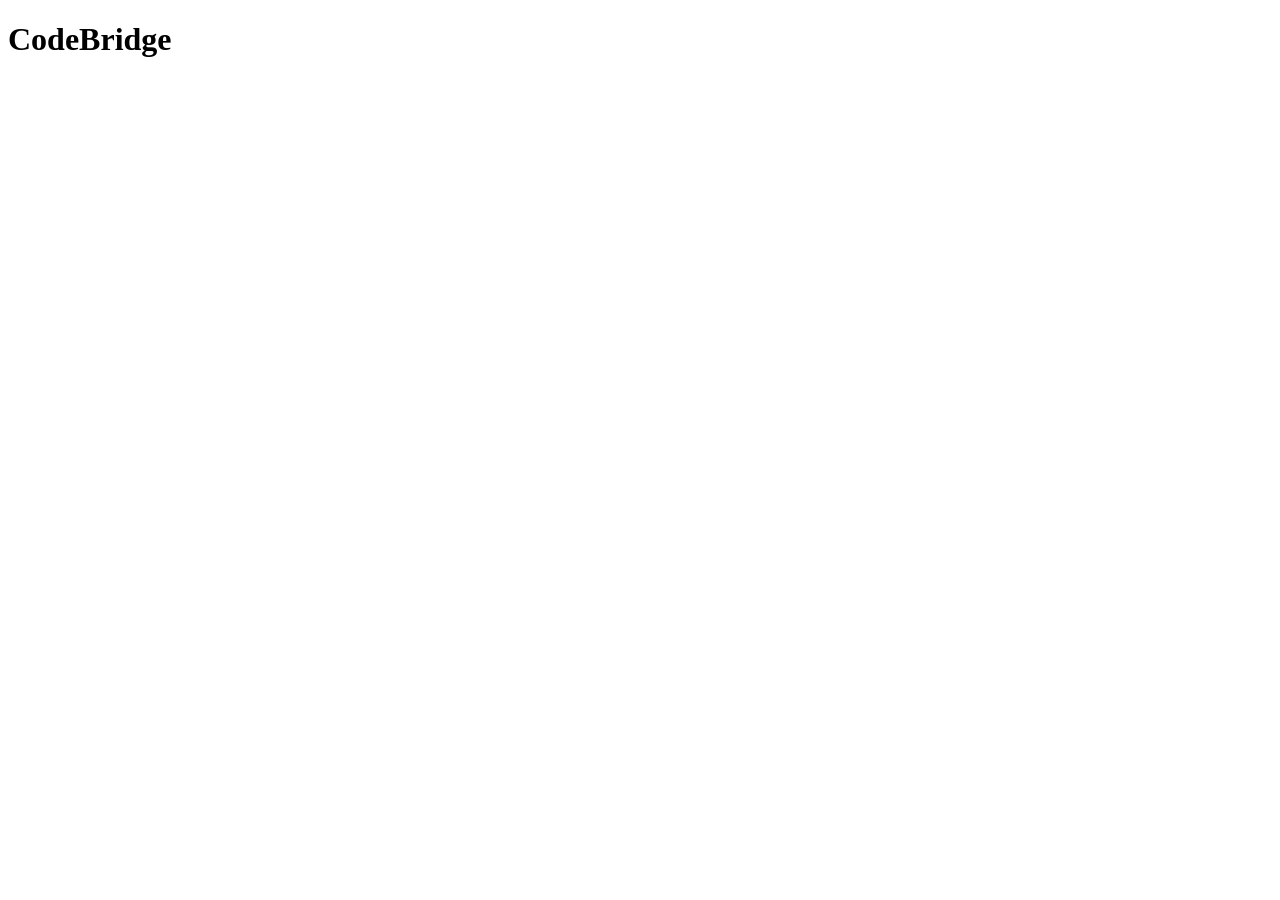
==== index.html @ a68f7550 "Add files via upload" ====
<!DOCTYPE html>
<html>
    <head>
        <link rel="stylesheet" href="codebridge.css">
        <script src="codebridge.js"></script>
        <title>CodeBridge</title>
    </head>
<body>
    <h1>CodeBridge</h1>
</body>

</html>
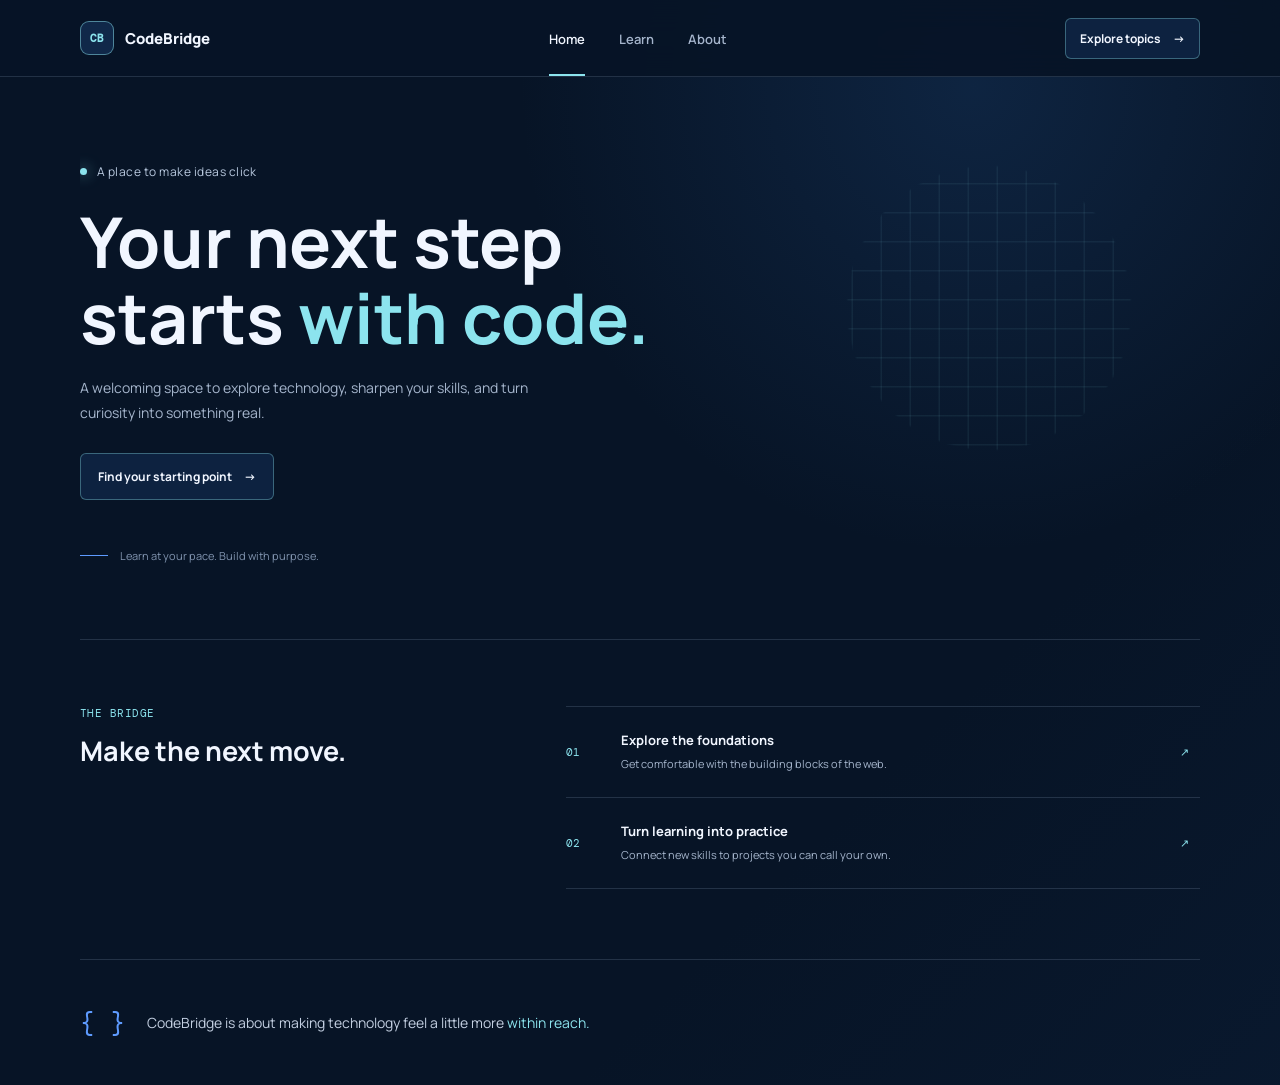
==== commit d12d1ad8: "Add initial HTML structure and CSS styles for CodeBridge" ====
--- a/index.html
+++ b/index.html
@@ -1,12 +1,60 @@
-<!DOCTYPE html>
-<html>
-    <head>
-        <link rel="stylesheet" href="codebridge.css">
-        <script src="codebridge.js"></script>
-        <title>CodeBridge</title>
-    </head>
-<body>
-    <h1>CodeBridge</h1>
-</body>
-
-</html>
+<!DOCTYPE html>
+<html lang="en">
+    <head>
+        <meta charset="UTF-8">
+        <meta name="viewport" content="width=device-width, initial-scale=1.0">
+        <link rel="stylesheet" href="codebridge.css">
+        <title>CodeBridge</title>
+    </head>
+<body>
+    <header class="site-header">
+        <nav class="navigation" aria-label="Main navigation">
+            <a class="brand" href="#home" aria-label="CodeBridge home">
+                <span class="brand-mark" aria-hidden="true">CB</span>
+                <span>CodeBridge</span>
+            </a>
+            <div class="nav-links">
+                <a class="nav-link active" href="#home">Home</a>
+                <a class="nav-link" href="#learn">Learn</a>
+                <a class="nav-link" href="#about">About</a>
+            </div>
+            <a class="nav-action" href="#learn">Explore topics <span aria-hidden="true">&#8594;</span></a>
+        </nav>
+    </header>
+
+    <main id="home">
+        <section class="intro" aria-labelledby="intro-title">
+            <p class="eyebrow"><span class="status-dot"></span> A place to make ideas click</p>
+            <h1 id="intro-title">Your next step<br>starts <span>with code.</span></h1>
+            <p class="intro-copy">A welcoming space to explore technology, sharpen your skills, and turn curiosity into something real.</p>
+            <a class="primary-link" href="#learn">Find your starting point <span aria-hidden="true">&#8594;</span></a>
+            <div class="intro-note"><span class="note-rule"></span><span>Learn at your pace. Build with purpose.</span></div>
+        </section>
+
+        <section class="learning-section" id="learn" aria-labelledby="learn-title">
+            <div class="section-heading">
+                <p class="eyebrow">THE BRIDGE</p>
+                <h2 id="learn-title">Make the next move.</h2>
+            </div>
+            <div class="topic-list">
+                <a class="topic" href="#about">
+                    <span class="topic-number">01</span>
+                    <span class="topic-text"><strong>Explore the foundations</strong><span>Get comfortable with the building blocks of the web.</span></span>
+                    <span class="topic-arrow" aria-hidden="true">&#8599;</span>
+                </a>
+                <a class="topic" href="#about">
+                    <span class="topic-number">02</span>
+                    <span class="topic-text"><strong>Turn learning into practice</strong><span>Connect new skills to projects you can call your own.</span></span>
+                    <span class="topic-arrow" aria-hidden="true">&#8599;</span>
+                </a>
+            </div>
+        </section>
+
+        <section class="about-section" id="about" aria-label="About CodeBridge">
+            <span class="about-mark" aria-hidden="true">{ }</span>
+            <p>CodeBridge is about making technology feel a little more <span>within reach.</span></p>
+        </section>
+    </main>
+</body>
+
+</html>
--- a/codebridge.css
+++ b/codebridge.css
@@ -0,0 +1,403 @@
+@import url('https://fonts.googleapis.com/css2?family=DM+Mono:wght@400;500&family=Manrope:wght@400;500;600;700;800&display=swap');
+
+:root {
+	color-scheme: dark;
+	--navy-950: #071426;
+	--navy-900: #0a1b33;
+	--navy-800: #102849;
+	--blue-500: #5e9bff;
+	--cyan-300: #8ce4ee;
+	--ink: #f1f6ff;
+	--muted: #a5b5cc;
+	--line: rgba(181, 205, 236, 0.16);
+}
+
+* {
+	box-sizing: border-box;
+}
+
+html {
+	scroll-behavior: smooth;
+}
+
+body {
+	min-width: 320px;
+	margin: 0;
+	color: var(--ink);
+	background-color: var(--navy-950);
+	background-image: radial-gradient(ellipse at 76% 8%, rgba(37, 88, 151, 0.24), transparent 33%), linear-gradient(135deg, transparent 70%, rgba(16, 40, 73, 0.22));
+	font-family: 'Manrope', 'Segoe UI', sans-serif;
+}
+
+a {
+	color: inherit;
+	text-decoration: none;
+}
+
+.site-header {
+	position: sticky;
+	z-index: 2;
+	top: 0;
+	border-bottom: 1px solid var(--line);
+	background: rgba(7, 20, 38, 0.92);
+	backdrop-filter: blur(16px);
+}
+
+.navigation {
+	display: flex;
+	width: min(1120px, calc(100% - 64px));
+	min-height: 76px;
+	margin: 0 auto;
+	align-items: center;
+	justify-content: space-between;
+	gap: 28px;
+}
+
+.brand {
+	display: inline-flex;
+	align-items: center;
+	gap: 11px;
+	font-size: 15px;
+	font-weight: 800;
+	white-space: nowrap;
+}
+
+.brand-mark {
+	display: grid;
+	width: 34px;
+	height: 34px;
+	place-items: center;
+	border: 1px solid rgba(140, 228, 238, 0.5);
+	border-radius: 9px;
+	color: var(--cyan-300);
+	background: var(--navy-800);
+	font-family: 'DM Mono', monospace;
+	font-size: 11px;
+}
+
+.nav-links {
+	display: flex;
+	align-items: center;
+	gap: 34px;
+}
+
+.nav-link {
+	position: relative;
+	padding: 29px 0 27px;
+	color: var(--muted);
+	font-size: 13px;
+	font-weight: 600;
+	transition: color 160ms ease;
+}
+
+.nav-link:hover,
+.nav-link.active {
+	color: var(--ink);
+}
+
+.nav-link.active::after {
+	position: absolute;
+	right: 0;
+	bottom: -1px;
+	left: 0;
+	height: 2px;
+	background: var(--cyan-300);
+	content: '';
+}
+
+.nav-action,
+.primary-link {
+	display: inline-flex;
+	align-items: center;
+	justify-content: center;
+	gap: 12px;
+	border: 1px solid rgba(140, 228, 238, 0.35);
+	border-radius: 6px;
+	color: var(--ink);
+	background: rgba(16, 40, 73, 0.76);
+	font-size: 12px;
+	font-weight: 700;
+	transition: border-color 160ms ease, background 160ms ease, transform 160ms ease;
+}
+
+.nav-action {
+	padding: 11px 14px;
+	white-space: nowrap;
+}
+
+.nav-action:hover,
+.primary-link:hover {
+	transform: translateY(-2px);
+	border-color: var(--cyan-300);
+	background: #17375d;
+}
+
+main {
+	width: min(1120px, calc(100% - 64px));
+	margin: 0 auto;
+}
+
+.intro {
+	position: relative;
+	display: flex;
+	overflow: hidden;
+	min-height: 480px;
+	padding: 86px 0 76px;
+	flex-direction: column;
+	align-items: flex-start;
+	justify-content: center;
+	border-bottom: 1px solid var(--line);
+}
+
+.intro::after {
+	position: absolute;
+	top: 65px;
+	right: 4%;
+	width: min(32vw, 330px);
+	aspect-ratio: 1;
+	border: 1px solid rgba(94, 155, 255, 0.18);
+	border-radius: 50%;
+	background: repeating-linear-gradient(0deg, transparent 0 27px, rgba(140, 228, 238, 0.07) 28px 29px), repeating-linear-gradient(90deg, transparent 0 27px, rgba(140, 228, 238, 0.07) 28px 29px);
+	content: '';
+	mask-image: radial-gradient(circle, #000 0 60%, transparent 61%);
+	pointer-events: none;
+}
+
+.eyebrow {
+	margin: 0;
+	color: var(--cyan-300);
+	font-family: 'DM Mono', monospace;
+	font-size: 11px;
+	letter-spacing: 0.04em;
+}
+
+.intro > .eyebrow {
+	display: flex;
+	align-items: center;
+	gap: 10px;
+	margin-bottom: 24px;
+	color: #b9c9df;
+	font-family: 'Manrope', 'Segoe UI', sans-serif;
+	font-size: 12px;
+}
+
+.status-dot {
+	width: 7px;
+	height: 7px;
+	border-radius: 50%;
+	background: var(--cyan-300);
+	box-shadow: 0 0 14px rgba(140, 228, 238, 0.7);
+}
+
+h1,
+h2,
+p {
+	margin-top: 0;
+}
+
+h1 {
+	z-index: 1;
+	margin-bottom: 20px;
+	font-size: clamp(42px, 6vw, 70px);
+	line-height: 1.08;
+	font-weight: 700;
+}
+
+h1 span,
+.about-section p span {
+	color: var(--cyan-300);
+}
+
+.intro-copy {
+	z-index: 1;
+	max-width: 470px;
+	margin-bottom: 27px;
+	color: var(--muted);
+	font-size: 14px;
+	line-height: 1.8;
+}
+
+.primary-link {
+	z-index: 1;
+	padding: 14px 17px;
+}
+
+.intro-note {
+	display: flex;
+	margin-top: 48px;
+	align-items: center;
+	gap: 12px;
+	color: #8194af;
+	font-size: 11px;
+}
+
+.note-rule {
+	width: 28px;
+	height: 1px;
+	background: var(--blue-500);
+}
+
+.learning-section {
+	display: grid;
+	padding: 66px 0 70px;
+	grid-template-columns: 0.8fr 1.2fr;
+	gap: 64px;
+}
+
+.section-heading .eyebrow {
+	margin-bottom: 13px;
+}
+
+h2 {
+	margin-bottom: 0;
+	font-size: 27px;
+	line-height: 1.3;
+}
+
+.topic-list {
+	border-top: 1px solid var(--line);
+}
+
+.topic {
+	display: grid;
+	min-height: 91px;
+	padding: 18px 0;
+	align-items: center;
+	grid-template-columns: 42px 1fr 20px;
+	gap: 13px;
+	border-bottom: 1px solid var(--line);
+}
+
+.topic-number,
+.topic-arrow {
+	color: var(--cyan-300);
+	font-family: 'DM Mono', monospace;
+	font-size: 11px;
+}
+
+.topic-text {
+	display: grid;
+	gap: 6px;
+}
+
+.topic-text strong {
+	font-size: 13px;
+	font-weight: 700;
+}
+
+.topic-text > span {
+	color: var(--muted);
+	font-size: 11px;
+	line-height: 1.6;
+}
+
+.topic-arrow {
+	transition: transform 160ms ease;
+}
+
+.topic:hover .topic-arrow {
+	transform: translate(2px, -2px);
+}
+
+.about-section {
+	display: flex;
+	min-height: 126px;
+	padding: 25px 0;
+	align-items: center;
+	gap: 22px;
+	border-top: 1px solid var(--line);
+}
+
+.about-mark {
+	color: var(--blue-500);
+	font-family: 'DM Mono', monospace;
+	font-size: 25px;
+}
+
+.about-section p {
+	margin: 0;
+	color: #c2cee0;
+	font-size: 14px;
+}
+
+@media (max-width: 700px) {
+	.navigation,
+	main {
+		width: min(100% - 36px, 540px);
+	}
+
+	.navigation {
+		min-height: 68px;
+		flex-wrap: wrap;
+		gap: 0 18px;
+	}
+
+	.brand {
+		margin-right: auto;
+	}
+
+	.nav-action {
+		display: none;
+	}
+
+	.nav-links {
+		gap: 20px;
+	}
+
+	.nav-link {
+		padding: 25px 0 23px;
+		font-size: 12px;
+	}
+
+	.intro {
+		min-height: 440px;
+		padding: 72px 0 60px;
+	}
+
+	.intro::after {
+		top: 75px;
+		right: -4%;
+		width: 48vw;
+		opacity: 0.65;
+	}
+
+	.learning-section {
+		padding: 48px 0;
+		grid-template-columns: 1fr;
+		gap: 28px;
+	}
+}
+
+@media (max-width: 420px) {
+	.navigation,
+	main {
+		width: calc(100% - 28px);
+	}
+
+	.brand {
+		font-size: 13px;
+	}
+
+	.brand-mark {
+		width: 30px;
+		height: 30px;
+	}
+
+	.nav-links {
+		gap: 14px;
+	}
+
+	.nav-link {
+		font-size: 11px;
+	}
+
+	.intro::after {
+		right: -10%;
+		opacity: 0.4;
+	}
+
+	.topic {
+		grid-template-columns: 28px 1fr 16px;
+		gap: 8px;
+	}
+}
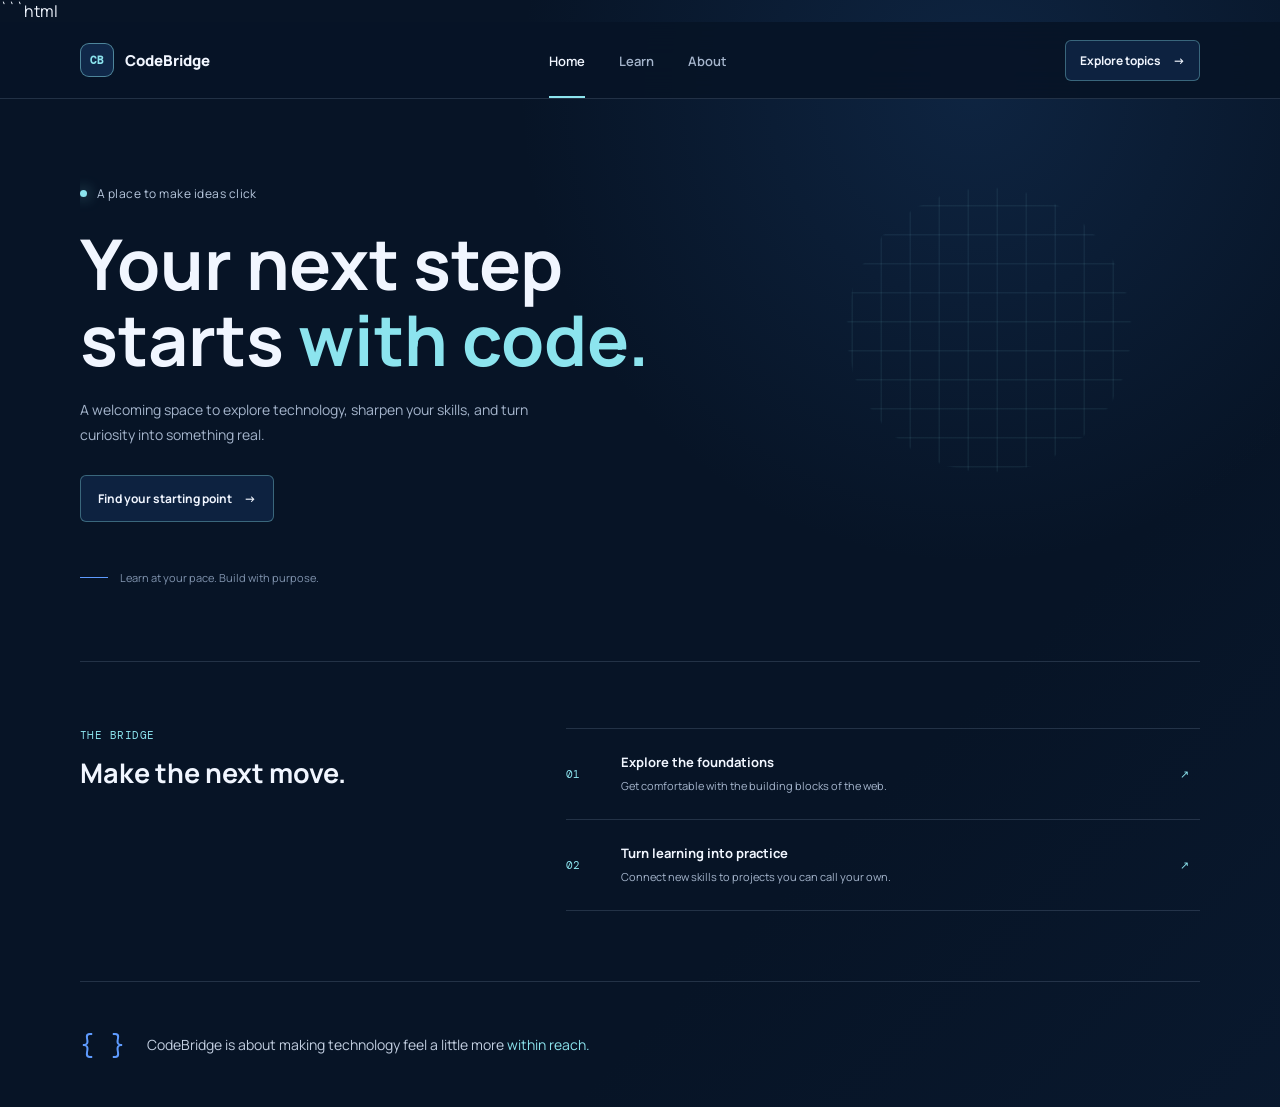
==== commit 835f0a54: "Resolve merge conflict and update homepage" ====
--- a/index.html
+++ b/index.html
@@ -1,11 +1,12 @@
+```html
 <!DOCTYPE html>
 <html lang="en">
-    <head>
-        <meta charset="UTF-8">
-        <meta name="viewport" content="width=device-width, initial-scale=1.0">
-        <link rel="stylesheet" href="codebridge.css">
-        <title>CodeBridge</title>
-    </head>
+<head>
+    <meta charset="UTF-8">
+    <meta name="viewport" content="width=device-width, initial-scale=1.0">
+    <link rel="stylesheet" href="codebridge.css">
+    <title>CodeBridge</title>
+</head>
 <body>
     <header class="site-header">
         <nav class="navigation" aria-label="Main navigation">
@@ -56,5 +57,4 @@
         </section>
     </main>
 </body>
-
 </html>
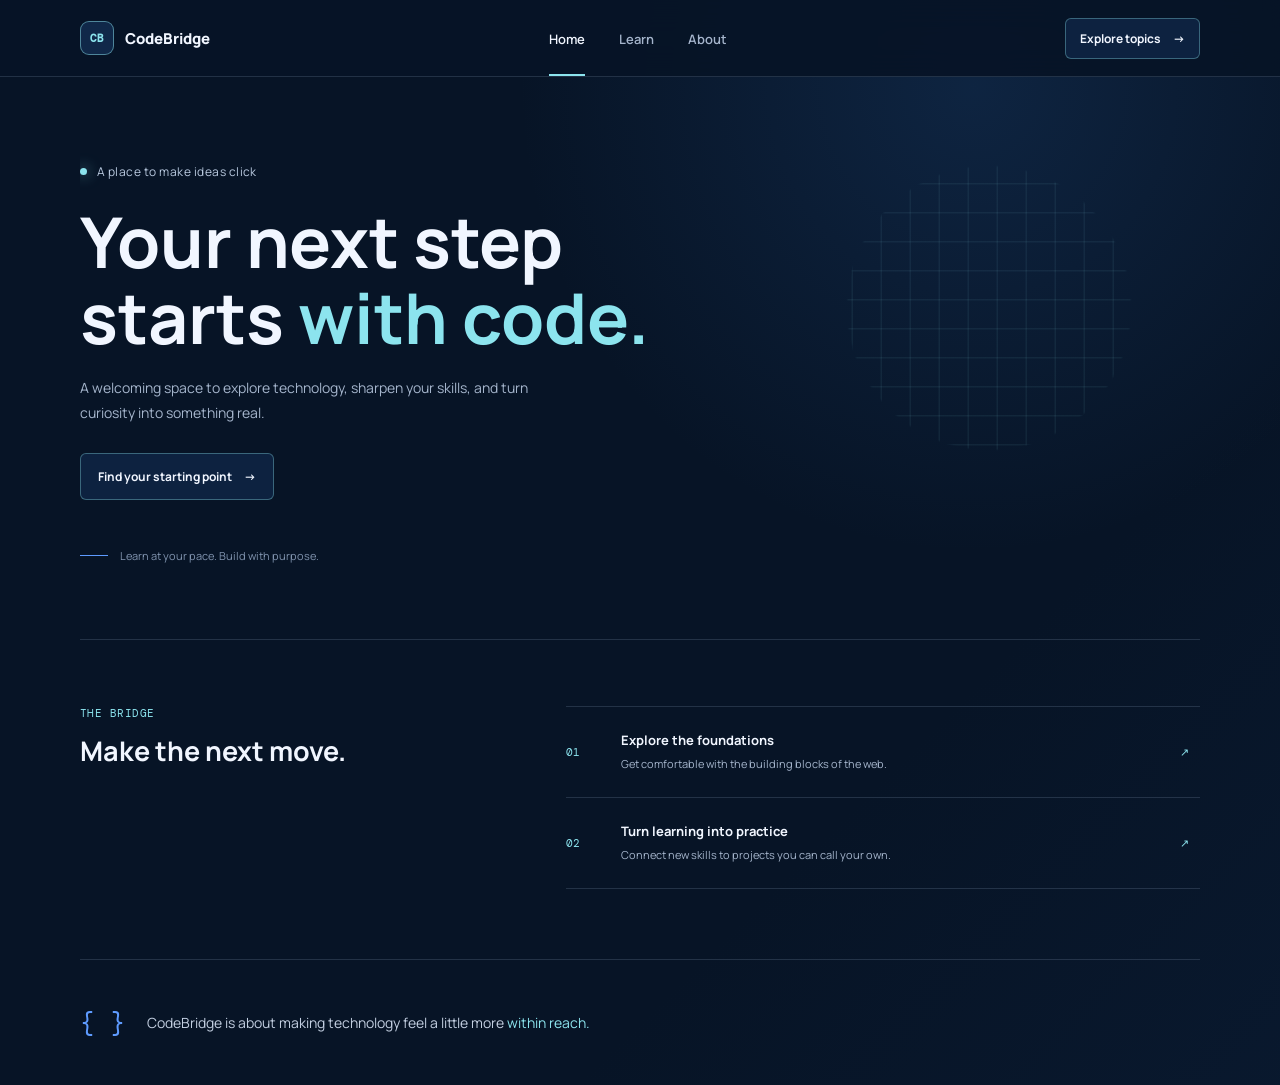
==== commit 8c9f81dc: "Fixed navigation bar" ====
--- a/index.html
+++ b/index.html
@@ -1,4 +1,3 @@
-```html
 <!DOCTYPE html>
 <html lang="en">
 <head>
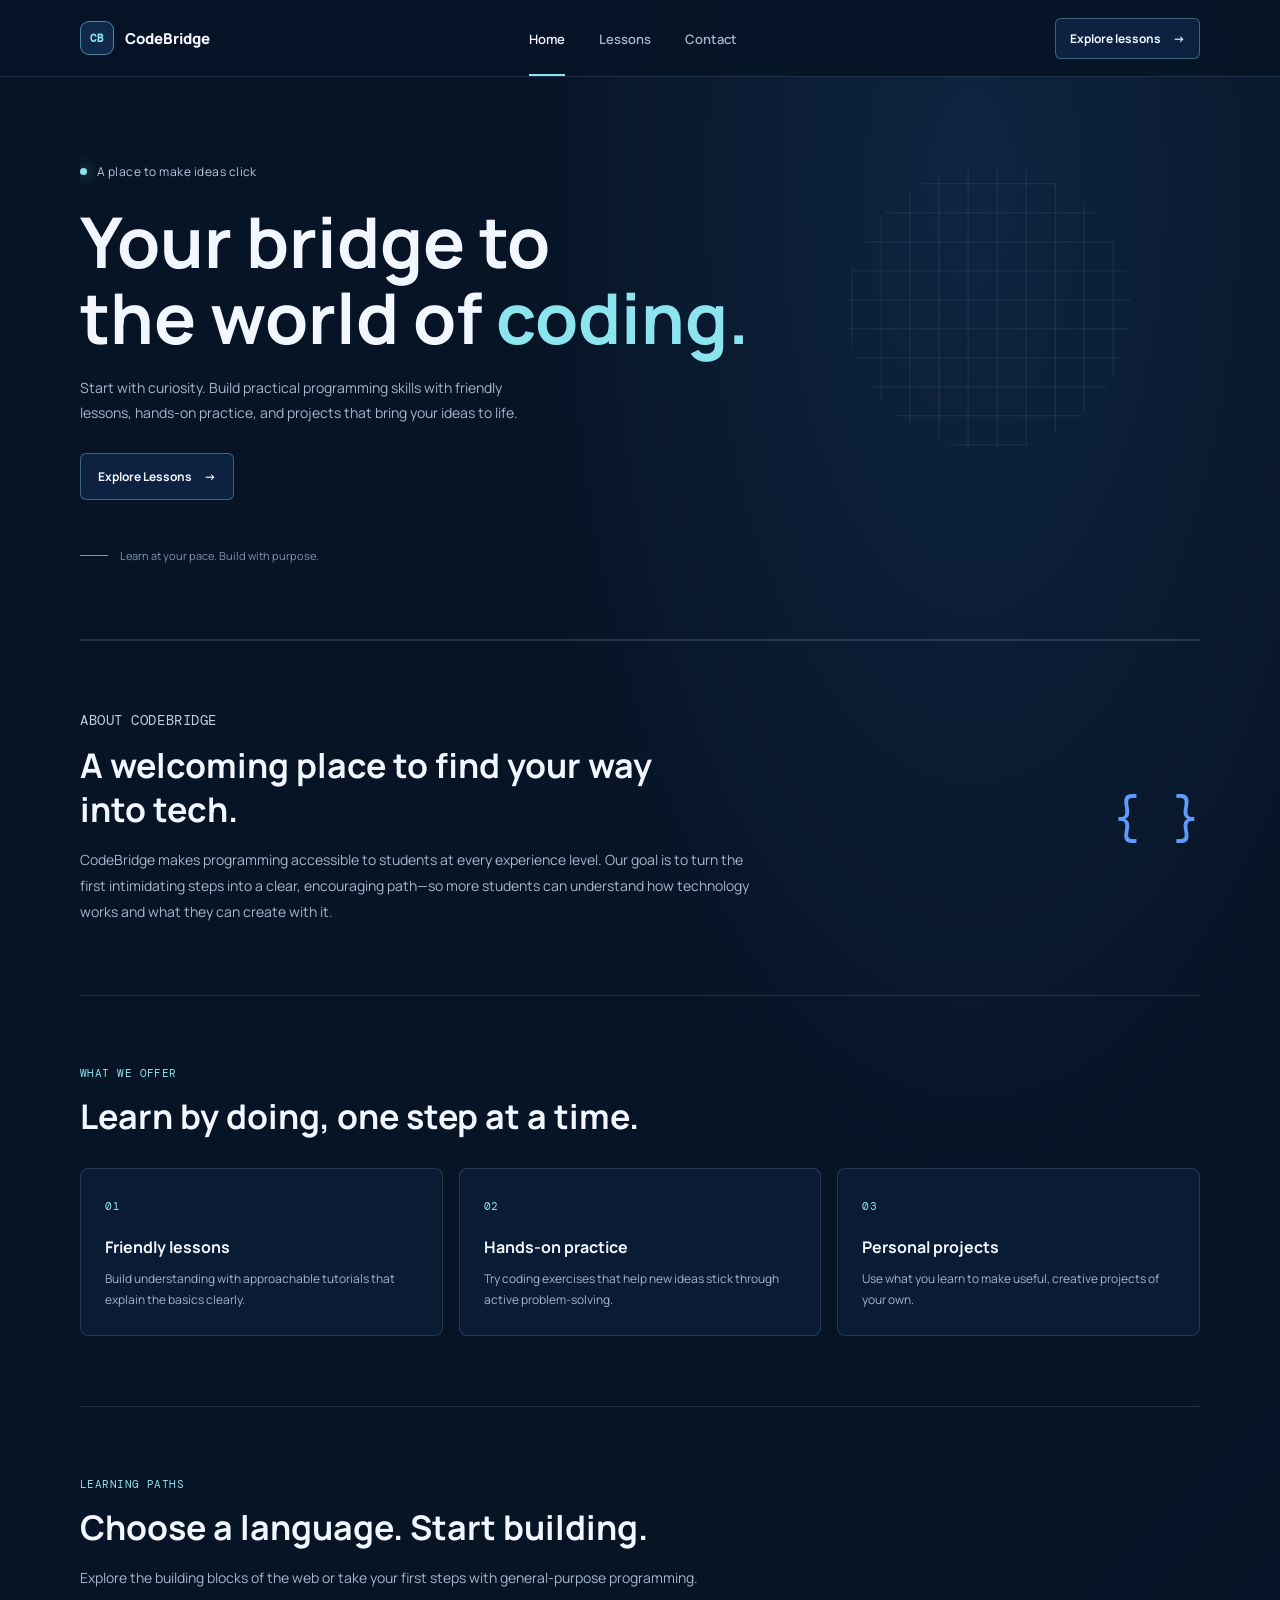
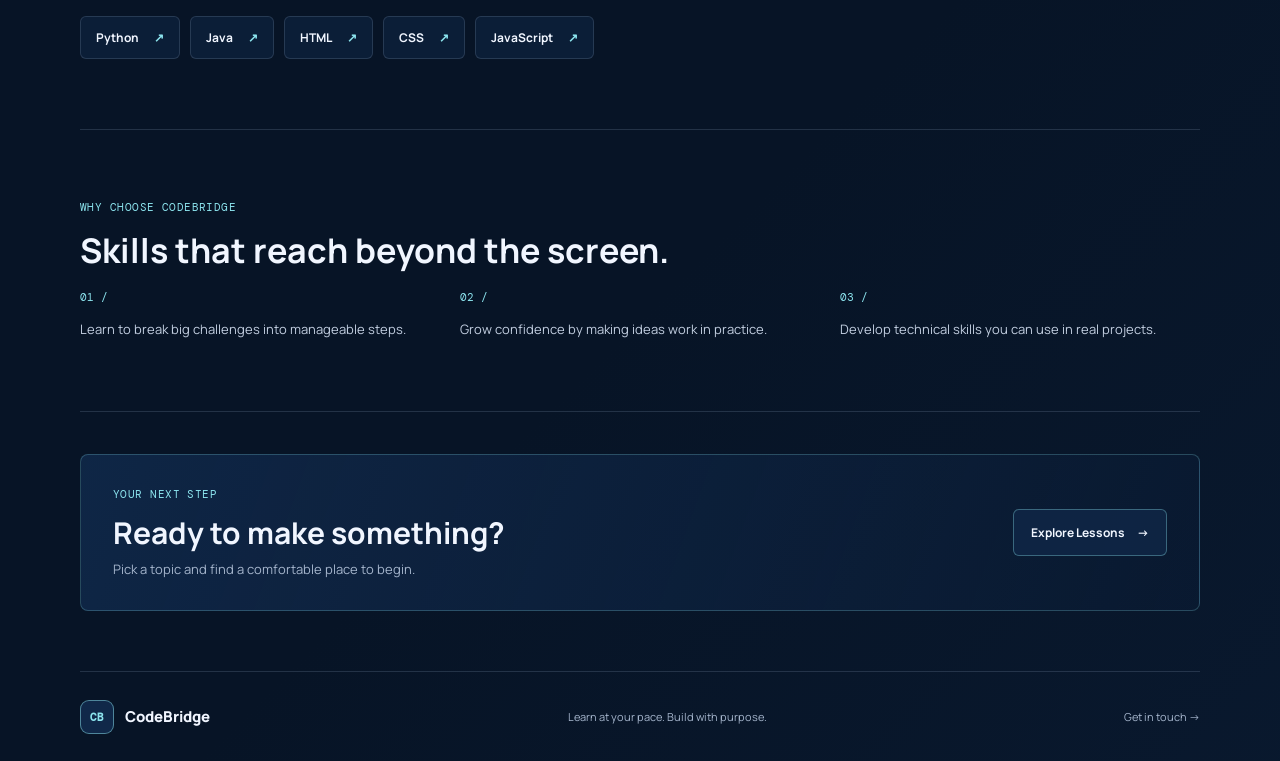
==== commit 67f144b0: "Describe your update" ====
--- a/index.html
+++ b/index.html
@@ -3,57 +3,109 @@
 <head>
     <meta charset="UTF-8">
     <meta name="viewport" content="width=device-width, initial-scale=1.0">
+    <meta name="description" content="CodeBridge helps students build coding skills through approachable lessons, hands-on practice, and projects.">
     <link rel="stylesheet" href="codebridge.css">
-    <title>CodeBridge</title>
+    <title>CodeBridge | Your Bridge to the World of Coding</title>
 </head>
 <body>
     <header class="site-header">
         <nav class="navigation" aria-label="Main navigation">
-            <a class="brand" href="#home" aria-label="CodeBridge home">
+            <a class="brand" href="index.html" aria-label="CodeBridge home">
                 <span class="brand-mark" aria-hidden="true">CB</span>
                 <span>CodeBridge</span>
             </a>
             <div class="nav-links">
-                <a class="nav-link active" href="#home">Home</a>
-                <a class="nav-link" href="#learn">Learn</a>
-                <a class="nav-link" href="#about">About</a>
+                <a class="nav-link active" href="index.html" aria-current="page">Home</a>
+                <a class="nav-link" href="lessons.html">Lessons</a>
+                <a class="nav-link" href="contact.html">Contact</a>
             </div>
-            <a class="nav-action" href="#learn">Explore topics <span aria-hidden="true">&#8594;</span></a>
+            <a class="nav-action" href="lessons.html">Explore lessons <span aria-hidden="true">&#8594;</span></a>
         </nav>
     </header>
 
     <main id="home">
-        <section class="intro" aria-labelledby="intro-title">
+        <section class="intro home-hero" aria-labelledby="intro-title">
             <p class="eyebrow"><span class="status-dot"></span> A place to make ideas click</p>
-            <h1 id="intro-title">Your next step<br>starts <span>with code.</span></h1>
-            <p class="intro-copy">A welcoming space to explore technology, sharpen your skills, and turn curiosity into something real.</p>
-            <a class="primary-link" href="#learn">Find your starting point <span aria-hidden="true">&#8594;</span></a>
+            <h1 id="intro-title">Your bridge to<br>the world of <span>coding.</span></h1>
+            <p class="intro-copy">Start with curiosity. Build practical programming skills with friendly lessons, hands-on practice, and projects that bring your ideas to life.</p>
+            <a class="primary-link" href="lessons.html">Explore Lessons <span aria-hidden="true">&#8594;</span></a>
             <div class="intro-note"><span class="note-rule"></span><span>Learn at your pace. Build with purpose.</span></div>
         </section>
 
-        <section class="learning-section" id="learn" aria-labelledby="learn-title">
+        <section class="home-section about-section" aria-labelledby="about-title">
+            <div class="home-section-copy">
+                <p class="eyebrow">ABOUT CODEBRIDGE</p>
+                <h2 id="about-title">A welcoming place to find your way into tech.</h2>
+                <p>CodeBridge makes programming accessible to students at every experience level. Our goal is to turn the first intimidating steps into a clear, encouraging path—so more students can understand how technology works and what they can create with it.</p>
+            </div>
+            <span class="about-mark" aria-hidden="true">{ }</span>
+        </section>
+
+        <section class="home-section offerings-section" aria-labelledby="offerings-title">
             <div class="section-heading">
-                <p class="eyebrow">THE BRIDGE</p>
-                <h2 id="learn-title">Make the next move.</h2>
+                <p class="eyebrow">WHAT WE OFFER</p>
+                <h2 id="offerings-title">Learn by doing, one step at a time.</h2>
             </div>
-            <div class="topic-list">
-                <a class="topic" href="#about">
-                    <span class="topic-number">01</span>
-                    <span class="topic-text"><strong>Explore the foundations</strong><span>Get comfortable with the building blocks of the web.</span></span>
-                    <span class="topic-arrow" aria-hidden="true">&#8599;</span>
-                </a>
-                <a class="topic" href="#about">
-                    <span class="topic-number">02</span>
-                    <span class="topic-text"><strong>Turn learning into practice</strong><span>Connect new skills to projects you can call your own.</span></span>
-                    <span class="topic-arrow" aria-hidden="true">&#8599;</span>
-                </a>
+            <div class="feature-grid">
+                <article class="feature-card">
+                    <span class="feature-number">01</span>
+                    <h3>Friendly lessons</h3>
+                    <p>Build understanding with approachable tutorials that explain the basics clearly.</p>
+                </article>
+                <article class="feature-card">
+                    <span class="feature-number">02</span>
+                    <h3>Hands-on practice</h3>
+                    <p>Try coding exercises that help new ideas stick through active problem-solving.</p>
+                </article>
+                <article class="feature-card">
+                    <span class="feature-number">03</span>
+                    <h3>Personal projects</h3>
+                    <p>Use what you learn to make useful, creative projects of your own.</p>
+                </article>
             </div>
         </section>
 
-        <section class="about-section" id="about" aria-label="About CodeBridge">
-            <span class="about-mark" aria-hidden="true">{ }</span>
-            <p>CodeBridge is about making technology feel a little more <span>within reach.</span></p>
+        <section class="home-section paths-section" aria-labelledby="paths-title">
+            <div class="section-heading">
+                <p class="eyebrow">LEARNING PATHS</p>
+                <h2 id="paths-title">Choose a language. Start building.</h2>
+            </div>
+            <p class="section-intro">Explore the building blocks of the web or take your first steps with general-purpose programming.</p>
+            <div class="path-list" aria-label="Programming subjects">
+                <a class="path-chip" href="lessons.html#python">Python <span aria-hidden="true">&#8599;</span></a>
+                <a class="path-chip" href="lessons.html#java">Java <span aria-hidden="true">&#8599;</span></a>
+                <a class="path-chip" href="lessons.html#html">HTML <span aria-hidden="true">&#8599;</span></a>
+                <a class="path-chip" href="lessons.html#css">CSS <span aria-hidden="true">&#8599;</span></a>
+                <a class="path-chip" href="lessons.html#javascript">JavaScript <span aria-hidden="true">&#8599;</span></a>
+            </div>
+        </section>
+
+        <section class="home-section benefits-section" aria-labelledby="benefits-title">
+            <div class="section-heading">
+                <p class="eyebrow">WHY CHOOSE CODEBRIDGE</p>
+                <h2 id="benefits-title">Skills that reach beyond the screen.</h2>
+            </div>
+            <div class="benefit-row">
+                <p><span aria-hidden="true">01 /</span> Learn to break big challenges into manageable steps.</p>
+                <p><span aria-hidden="true">02 /</span> Grow confidence by making ideas work in practice.</p>
+                <p><span aria-hidden="true">03 /</span> Develop technical skills you can use in real projects.</p>
+            </div>
+        </section>
+
+        <section class="callout-section" aria-labelledby="callout-title">
+            <div>
+                <p class="eyebrow">YOUR NEXT STEP</p>
+                <h2 id="callout-title">Ready to make something?</h2>
+                <p>Pick a topic and find a comfortable place to begin.</p>
+            </div>
+            <a class="primary-link" href="lessons.html">Explore Lessons <span aria-hidden="true">&#8594;</span></a>
         </section>
     </main>
+
+    <footer class="site-footer">
+        <a class="brand" href="index.html"><span class="brand-mark" aria-hidden="true">CB</span><span>CodeBridge</span></a>
+        <p>Learn at your pace. Build with purpose.</p>
+        <a href="contact.html">Get in touch <span aria-hidden="true">&#8594;</span></a>
+    </footer>
 </body>
 </html>
--- a/codebridge.css
+++ b/codebridge.css
@@ -401,3 +401,557 @@
 		gap: 8px;
 	}
 }
+
+/* Shared page content */
+.page-main {
+	padding-bottom: 30px;
+}
+
+.home-hero {
+	min-height: 500px;
+}
+
+.home-section {
+	padding: 70px 0;
+	border-bottom: 1px solid var(--line);
+}
+
+.home-section.about-section {
+	display: grid;
+	min-height: auto;
+	grid-template-columns: 1fr auto;
+	gap: 48px;
+}
+
+.home-section-copy {
+	max-width: 700px;
+}
+
+.home-section-copy .eyebrow,
+.section-heading .eyebrow {
+	margin-bottom: 14px;
+}
+
+.home-section-copy h2,
+.section-heading h2,
+.contact-info h2 {
+	max-width: 600px;
+	margin-bottom: 16px;
+	font-size: clamp(25px, 3vw, 34px);
+}
+
+.home-section-copy > p:last-child,
+.section-intro,
+.contact-info > p:not(.eyebrow) {
+	max-width: 680px;
+	margin-bottom: 0;
+	color: var(--muted);
+	font-size: 14px;
+	line-height: 1.85;
+}
+
+.about-mark {
+	align-self: center;
+	font-size: 48px;
+}
+
+.offerings-section .section-heading {
+	margin-bottom: 30px;
+}
+
+.feature-grid,
+.lesson-grid {
+	display: grid;
+	grid-template-columns: repeat(3, minmax(0, 1fr));
+	gap: 16px;
+}
+
+.feature-card,
+.lesson-card {
+	padding: 24px;
+	border: 1px solid var(--line);
+	border-radius: 8px;
+	background: rgba(16, 40, 73, 0.42);
+	transition: border-color 160ms ease, transform 160ms ease, background 160ms ease;
+}
+
+.feature-card:hover,
+.lesson-card:hover {
+	transform: translateY(-3px);
+	border-color: rgba(140, 228, 238, 0.48);
+	background: rgba(16, 40, 73, 0.72);
+}
+
+.feature-number,
+.lesson-level {
+	color: var(--cyan-300);
+	font-family: 'DM Mono', monospace;
+	font-size: 11px;
+	letter-spacing: 0.06em;
+}
+
+.feature-card h3,
+.lesson-card h3 {
+	margin: 21px 0 10px;
+	font-size: 16px;
+}
+
+.feature-card p,
+.lesson-card p {
+	margin: 0;
+	color: var(--muted);
+	font-size: 12px;
+	line-height: 1.8;
+}
+
+.paths-section .section-heading {
+	margin-bottom: 12px;
+}
+
+.path-list {
+	display: flex;
+	margin-top: 25px;
+	flex-wrap: wrap;
+	gap: 10px;
+}
+
+.path-chip {
+	display: inline-flex;
+	min-height: 43px;
+	padding: 0 15px;
+	align-items: center;
+	gap: 15px;
+	border: 1px solid var(--line);
+	border-radius: 6px;
+	color: var(--ink);
+	background: rgba(16, 40, 73, 0.5);
+	font-size: 12px;
+	font-weight: 700;
+	transition: border-color 160ms ease, background 160ms ease;
+}
+
+.path-chip:hover {
+	border-color: var(--cyan-300);
+	background: var(--navy-800);
+}
+
+.path-chip span,
+.benefit-row span {
+	color: var(--cyan-300);
+	font-family: 'DM Mono', monospace;
+}
+
+.benefit-row {
+	display: grid;
+	grid-template-columns: repeat(3, minmax(0, 1fr));
+	gap: 20px;
+}
+
+.benefit-row p {
+	margin: 0;
+	color: #c2cee0;
+	font-size: 13px;
+	line-height: 1.8;
+}
+
+.benefit-row span {
+	display: block;
+	margin-bottom: 10px;
+	font-size: 11px;
+}
+
+.callout-section {
+	display: flex;
+	margin: 42px 0 60px;
+	padding: 32px;
+	align-items: center;
+	justify-content: space-between;
+	gap: 24px;
+	border: 1px solid rgba(140, 228, 238, 0.24);
+	border-radius: 8px;
+	background: linear-gradient(110deg, rgba(16, 40, 73, 0.9), rgba(10, 27, 51, 0.65));
+}
+
+.callout-section h2 {
+	margin: 12px 0 8px;
+	font-size: clamp(22px, 3vw, 30px);
+}
+
+.callout-section > div > p:last-child {
+	margin: 0;
+	color: var(--muted);
+	font-size: 13px;
+}
+
+.site-footer {
+	display: flex;
+	width: min(1120px, calc(100% - 64px));
+	min-height: 90px;
+	margin: 0 auto;
+	align-items: center;
+	justify-content: space-between;
+	gap: 20px;
+	border-top: 1px solid var(--line);
+}
+
+.site-footer p,
+.site-footer > a:last-child {
+	margin: 0;
+	color: var(--muted);
+	font-size: 11px;
+}
+
+.site-footer > a:last-child:hover {
+	color: var(--cyan-300);
+}
+
+.page-hero {
+	position: relative;
+	overflow: hidden;
+	padding: 78px 0 60px;
+	border-bottom: 1px solid var(--line);
+}
+
+.page-hero h1 {
+	position: relative;
+	z-index: 1;
+	margin: 24px 0 20px;
+	font-size: clamp(42px, 6vw, 64px);
+	line-height: 1.1;
+}
+
+.page-hero h1 span {
+	color: var(--cyan-300);
+}
+
+.page-hero .intro-copy {
+	max-width: 600px;
+}
+
+.subject-nav {
+	position: sticky;
+	z-index: 1;
+	top: 76px;
+	display: flex;
+	margin: 0;
+	padding: 14px 0;
+	flex-wrap: wrap;
+	gap: 10px;
+	border-bottom: 1px solid var(--line);
+	background: rgba(7, 20, 38, 0.94);
+	backdrop-filter: blur(16px);
+}
+
+.subject-nav a {
+	padding: 8px 12px;
+	border: 1px solid transparent;
+	border-radius: 5px;
+	color: var(--muted);
+	font-size: 12px;
+	transition: color 160ms ease, border-color 160ms ease;
+}
+
+.subject-nav a:hover {
+	border-color: var(--line);
+	color: var(--cyan-300);
+}
+
+.lesson-subject {
+	padding: 54px 0 36px;
+	border-bottom: 1px solid var(--line);
+	scroll-margin-top: 135px;
+}
+
+.subject-heading {
+	display: grid;
+	margin-bottom: 22px;
+	grid-template-columns: minmax(160px, 0.65fr) 1fr;
+	align-items: end;
+	column-gap: 28px;
+}
+
+.subject-heading .eyebrow {
+	grid-column: 1 / -1;
+	margin-bottom: 9px;
+}
+
+.subject-heading h2 {
+	margin: 0;
+	font-size: 28px;
+}
+
+.subject-heading > p:last-child {
+	max-width: 460px;
+	margin: 0;
+	color: var(--muted);
+	font-size: 12px;
+	line-height: 1.7;
+}
+
+.lesson-card {
+	display: flex;
+	min-height: 245px;
+	flex-direction: column;
+	align-items: flex-start;
+}
+
+.lesson-card h3 {
+	margin-top: 19px;
+}
+
+.lesson-card p {
+	margin-bottom: 22px;
+}
+
+.lesson-button {
+	display: inline-flex;
+	margin-top: auto;
+	align-items: center;
+	gap: 10px;
+	color: var(--cyan-300);
+	font-size: 12px;
+	font-weight: 700;
+}
+
+.lesson-button span {
+	transition: transform 160ms ease;
+}
+
+.lesson-button:hover span {
+	transform: translateX(3px);
+}
+
+.lesson-placeholders {
+	display: grid;
+	margin-top: 12px;
+	gap: 8px;
+}
+
+.lesson-placeholders details {
+	border: 1px solid var(--line);
+	border-radius: 6px;
+	background: rgba(7, 20, 38, 0.55);
+	scroll-margin-top: 150px;
+}
+
+.lesson-placeholders summary {
+	display: flex;
+	padding: 13px 16px;
+	align-items: center;
+	justify-content: space-between;
+	gap: 15px;
+	color: #dce8f8;
+	cursor: pointer;
+	font-size: 12px;
+	font-weight: 700;
+}
+
+.lesson-placeholders summary span {
+	color: var(--muted);
+	font-size: 10px;
+	font-weight: 400;
+}
+
+.lesson-placeholders details > p {
+	margin: 0;
+	padding: 0 16px 15px;
+	color: var(--muted);
+	font-size: 12px;
+	line-height: 1.7;
+}
+
+.contact-main {
+	min-height: calc(100vh - 168px);
+}
+
+.contact-hero {
+	padding-bottom: 45px;
+}
+
+.contact-layout {
+	display: grid;
+	padding: 54px 0 74px;
+	grid-template-columns: 0.85fr 1.15fr;
+	gap: 64px;
+}
+
+.contact-info h2 {
+	margin-top: 14px;
+}
+
+.setup-note {
+	display: flex;
+	margin-top: 25px;
+	align-items: flex-start;
+	gap: 12px;
+}
+
+.setup-note .note-rule {
+	margin-top: 10px;
+	flex: 0 0 25px;
+}
+
+.setup-note p {
+	margin: 0;
+	color: #8499b5;
+	font-size: 11px;
+	line-height: 1.8;
+}
+
+.contact-form {
+	display: grid;
+	gap: 18px;
+}
+
+.form-field {
+	display: grid;
+	gap: 8px;
+}
+
+.form-field label {
+	color: #dce8f8;
+	font-size: 12px;
+	font-weight: 600;
+}
+
+.form-field input,
+.form-field textarea {
+	width: 100%;
+	padding: 12px 13px;
+	border: 1px solid var(--line);
+	border-radius: 5px;
+	outline: none;
+	color: var(--ink);
+	background: rgba(16, 40, 73, 0.48);
+	font: inherit;
+	font-size: 13px;
+	transition: border-color 160ms ease, box-shadow 160ms ease;
+}
+
+.form-field input:focus,
+.form-field textarea:focus {
+	border-color: var(--cyan-300);
+	box-shadow: 0 0 0 3px rgba(140, 228, 238, 0.1);
+}
+
+.form-field textarea {
+	min-height: 130px;
+	resize: vertical;
+}
+
+.form-submit {
+	justify-self: start;
+	padding: 13px 17px;
+	cursor: pointer;
+	font-family: inherit;
+}
+
+.form-status {
+	min-height: 1.5em;
+	margin: 0;
+	color: var(--cyan-300);
+	font-size: 12px;
+	line-height: 1.6;
+}
+
+:focus-visible {
+	outline: 2px solid var(--cyan-300);
+	outline-offset: 3px;
+}
+
+@media (max-width: 700px) {
+	.home-section,
+	.lesson-subject {
+		padding: 48px 0;
+	}
+
+	.home-section.about-section {
+		grid-template-columns: 1fr;
+		gap: 18px;
+	}
+
+	.about-mark {
+		justify-self: start;
+		font-size: 32px;
+	}
+
+	.feature-grid,
+	.benefit-row,
+	.lesson-grid {
+		grid-template-columns: 1fr;
+	}
+
+	.feature-card {
+		padding: 20px;
+	}
+
+	.callout-section {
+		margin: 30px 0 42px;
+		padding: 24px;
+		align-items: flex-start;
+		flex-direction: column;
+	}
+
+	.site-footer {
+		width: min(100% - 36px, 540px);
+		min-height: 110px;
+		flex-wrap: wrap;
+		padding: 18px 0;
+	}
+
+	.subject-nav {
+		top: 68px;
+	}
+
+	.subject-heading {
+		grid-template-columns: 1fr;
+		gap: 8px;
+	}
+
+	.lesson-card {
+		min-height: 210px;
+	}
+
+	.contact-layout {
+		padding: 42px 0 55px;
+		grid-template-columns: 1fr;
+		gap: 34px;
+	}
+}
+
+@media (max-width: 420px) {
+	.site-footer {
+		width: calc(100% - 28px);
+	}
+
+	.site-footer p {
+		order: 1;
+		width: 100%;
+	}
+
+	.page-hero {
+		padding-top: 58px;
+	}
+
+	.subject-nav {
+		gap: 3px;
+	}
+
+	.subject-nav a {
+		padding: 8px;
+		font-size: 11px;
+	}
+
+	.lesson-placeholders summary {
+		align-items: flex-start;
+		flex-direction: column;
+		gap: 5px;
+	}
+}
+
+@media (prefers-reduced-motion: reduce) {
+	* {
+		scroll-behavior: auto !important;
+		transition-duration: 0.01ms !important;
+	}
+}
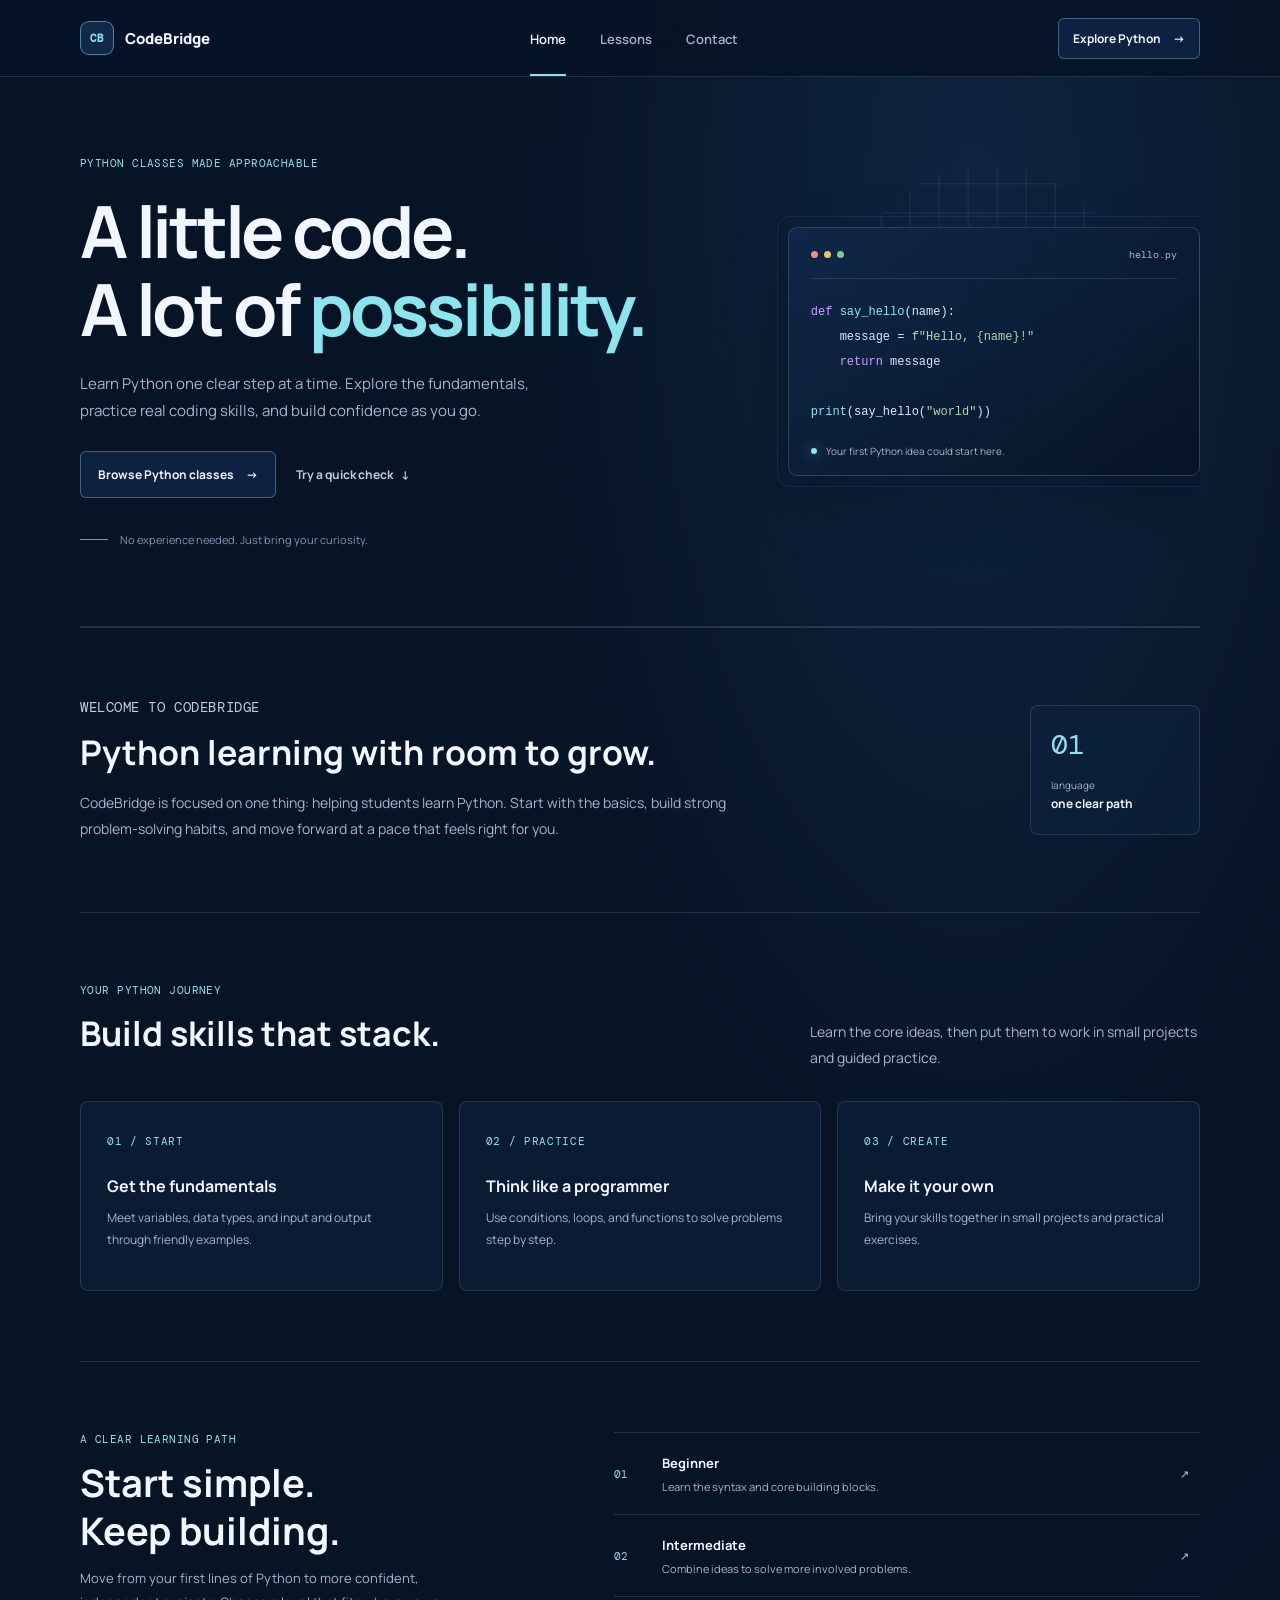
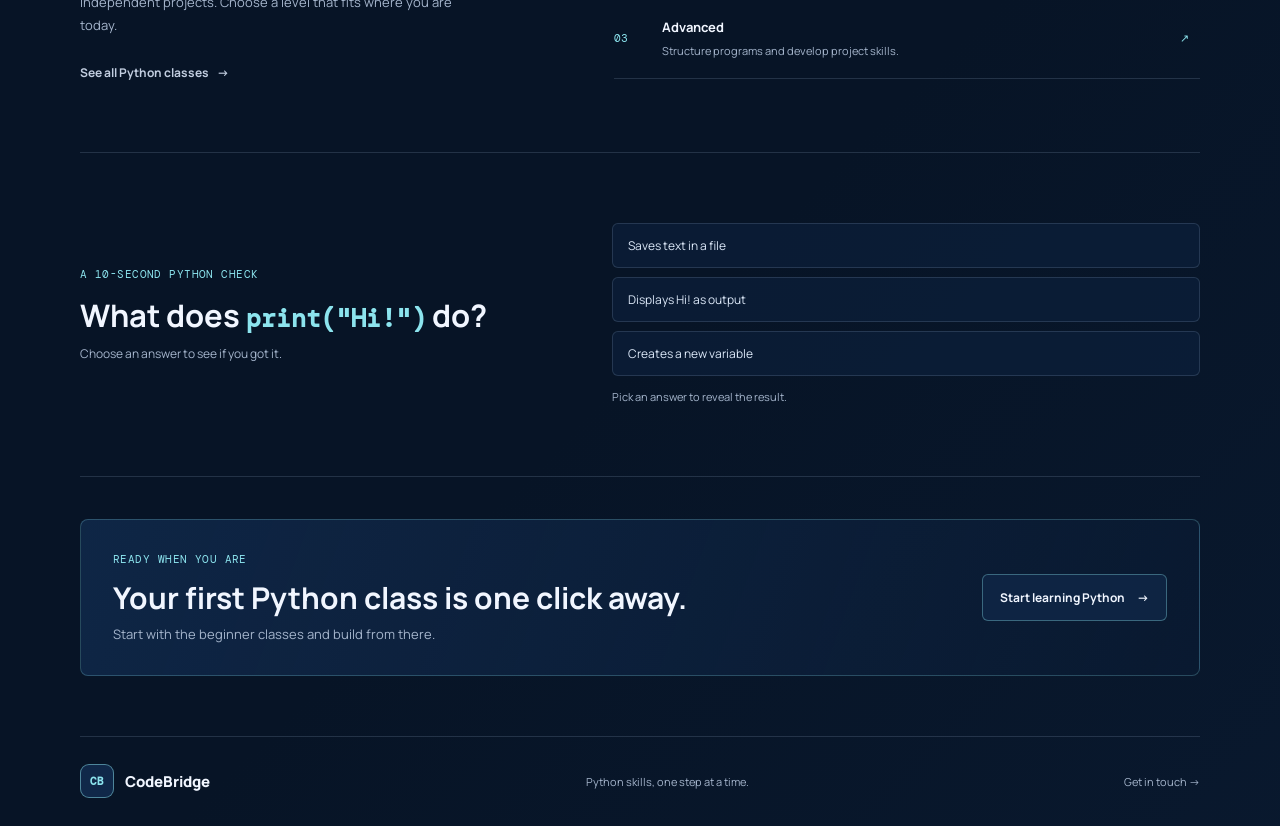
==== commit 31c25df3: "Describe your update" ====
--- a/index.html
+++ b/index.html
@@ -3,9 +3,10 @@
 <head>
     <meta charset="UTF-8">
     <meta name="viewport" content="width=device-width, initial-scale=1.0">
-    <meta name="description" content="CodeBridge helps students build coding skills through approachable lessons, hands-on practice, and projects.">
+    <meta name="description" content="Learn Python with CodeBridge's friendly classes, hands-on exercises, and beginner-to-advanced learning paths.">
     <link rel="stylesheet" href="codebridge.css">
-    <title>CodeBridge | Your Bridge to the World of Coding</title>
+    <script src="codebridge.js" defer></script>
+    <title>CodeBridge | Python Classes for Every Beginner</title>
 </head>
 <body>
     <header class="site-header">
@@ -19,92 +20,113 @@
                 <a class="nav-link" href="lessons.html">Lessons</a>
                 <a class="nav-link" href="contact.html">Contact</a>
             </div>
-            <a class="nav-action" href="lessons.html">Explore lessons <span aria-hidden="true">&#8594;</span></a>
+            <a class="nav-action" href="lessons.html">Explore Python <span aria-hidden="true">&#8594;</span></a>
         </nav>
     </header>
 
     <main id="home">
         <section class="intro home-hero" aria-labelledby="intro-title">
-            <p class="eyebrow"><span class="status-dot"></span> A place to make ideas click</p>
-            <h1 id="intro-title">Your bridge to<br>the world of <span>coding.</span></h1>
-            <p class="intro-copy">Start with curiosity. Build practical programming skills with friendly lessons, hands-on practice, and projects that bring your ideas to life.</p>
-            <a class="primary-link" href="lessons.html">Explore Lessons <span aria-hidden="true">&#8594;</span></a>
-            <div class="intro-note"><span class="note-rule"></span><span>Learn at your pace. Build with purpose.</span></div>
+            <div class="hero-content">
+                <p class="eyebrow"><span class="status-dot"></span> PYTHON CLASSES MADE APPROACHABLE</p>
+                <h1 id="intro-title">A little code.<br>A lot of <span>possibility.</span></h1>
+                <p class="intro-copy">Learn Python one clear step at a time. Explore the fundamentals, practice real coding skills, and build confidence as you go.</p>
+                <div class="hero-actions">
+                    <a class="primary-link" href="lessons.html">Browse Python classes <span aria-hidden="true">&#8594;</span></a>
+                    <a class="secondary-link" href="#quick-check">Try a quick check <span aria-hidden="true">&#8595;</span></a>
+                </div>
+                <div class="intro-note"><span class="note-rule"></span><span>No experience needed. Just bring your curiosity.</span></div>
+            </div>
+            <aside class="hero-code" aria-label="Example Python code">
+                <div class="code-window-bar"><span></span><span></span><span></span><span>hello.py</span></div>
+                <pre><code><span class="code-purple">def</span> <span class="code-cyan">say_hello</span>(name):
+    message = <span class="code-green">f"Hello, {name}!"</span>
+    <span class="code-purple">return</span> message
+
+<span class="code-cyan">print</span>(say_hello(<span class="code-green">"world"</span>))</code></pre>
+                <p><span class="status-dot"></span> Your first Python idea could start here.</p>
+            </aside>
         </section>
 
         <section class="home-section about-section" aria-labelledby="about-title">
             <div class="home-section-copy">
-                <p class="eyebrow">ABOUT CODEBRIDGE</p>
-                <h2 id="about-title">A welcoming place to find your way into tech.</h2>
-                <p>CodeBridge makes programming accessible to students at every experience level. Our goal is to turn the first intimidating steps into a clear, encouraging path—so more students can understand how technology works and what they can create with it.</p>
+                <p class="eyebrow">WELCOME TO CODEBRIDGE</p>
+                <h2 id="about-title">Python learning with room to grow.</h2>
+                <p>CodeBridge is focused on one thing: helping students learn Python. Start with the basics, build strong problem-solving habits, and move forward at a pace that feels right for you.</p>
             </div>
-            <span class="about-mark" aria-hidden="true">{ }</span>
+            <div class="about-stat" aria-label="One focused learning path">
+                <span>01</span>
+                <p>language<br><strong>one clear path</strong></p>
+            </div>
         </section>
 
         <section class="home-section offerings-section" aria-labelledby="offerings-title">
-            <div class="section-heading">
-                <p class="eyebrow">WHAT WE OFFER</p>
-                <h2 id="offerings-title">Learn by doing, one step at a time.</h2>
+            <div class="section-heading section-heading-row">
+                <div>
+                    <p class="eyebrow">YOUR PYTHON JOURNEY</p>
+                    <h2 id="offerings-title">Build skills that stack.</h2>
+                </div>
+                <p class="section-intro">Learn the core ideas, then put them to work in small projects and guided practice.</p>
             </div>
             <div class="feature-grid">
                 <article class="feature-card">
-                    <span class="feature-number">01</span>
-                    <h3>Friendly lessons</h3>
-                    <p>Build understanding with approachable tutorials that explain the basics clearly.</p>
+                    <span class="feature-number">01 / START</span>
+                    <h3>Get the fundamentals</h3>
+                    <p>Meet variables, data types, and input and output through friendly examples.</p>
                 </article>
                 <article class="feature-card">
-                    <span class="feature-number">02</span>
-                    <h3>Hands-on practice</h3>
-                    <p>Try coding exercises that help new ideas stick through active problem-solving.</p>
+                    <span class="feature-number">02 / PRACTICE</span>
+                    <h3>Think like a programmer</h3>
+                    <p>Use conditions, loops, and functions to solve problems step by step.</p>
                 </article>
                 <article class="feature-card">
-                    <span class="feature-number">03</span>
-                    <h3>Personal projects</h3>
-                    <p>Use what you learn to make useful, creative projects of your own.</p>
+                    <span class="feature-number">03 / CREATE</span>
+                    <h3>Make it your own</h3>
+                    <p>Bring your skills together in small projects and practical exercises.</p>
                 </article>
             </div>
         </section>
 
-        <section class="home-section paths-section" aria-labelledby="paths-title">
-            <div class="section-heading">
-                <p class="eyebrow">LEARNING PATHS</p>
-                <h2 id="paths-title">Choose a language. Start building.</h2>
+        <section class="home-section path-section" aria-labelledby="path-title">
+            <div class="path-copy">
+                <p class="eyebrow">A CLEAR LEARNING PATH</p>
+                <h2 id="path-title">Start simple.<br>Keep building.</h2>
+                <p>Move from your first lines of Python to more confident, independent projects. Choose a level that fits where you are today.</p>
+                <a class="text-link" href="lessons.html">See all Python classes <span aria-hidden="true">&#8594;</span></a>
             </div>
-            <p class="section-intro">Explore the building blocks of the web or take your first steps with general-purpose programming.</p>
-            <div class="path-list" aria-label="Programming subjects">
-                <a class="path-chip" href="lessons.html#python">Python <span aria-hidden="true">&#8599;</span></a>
-                <a class="path-chip" href="lessons.html#java">Java <span aria-hidden="true">&#8599;</span></a>
-                <a class="path-chip" href="lessons.html#html">HTML <span aria-hidden="true">&#8599;</span></a>
-                <a class="path-chip" href="lessons.html#css">CSS <span aria-hidden="true">&#8599;</span></a>
-                <a class="path-chip" href="lessons.html#javascript">JavaScript <span aria-hidden="true">&#8599;</span></a>
-            </div>
+            <ol class="path-steps">
+                <li><span>01</span><div><strong>Beginner</strong><p>Learn the syntax and core building blocks.</p></div><span class="path-step-arrow" aria-hidden="true">&#8599;</span></li>
+                <li><span>02</span><div><strong>Intermediate</strong><p>Combine ideas to solve more involved problems.</p></div><span class="path-step-arrow" aria-hidden="true">&#8599;</span></li>
+                <li><span>03</span><div><strong>Advanced</strong><p>Structure programs and develop project skills.</p></div><span class="path-step-arrow" aria-hidden="true">&#8599;</span></li>
+            </ol>
         </section>
 
-        <section class="home-section benefits-section" aria-labelledby="benefits-title">
-            <div class="section-heading">
-                <p class="eyebrow">WHY CHOOSE CODEBRIDGE</p>
-                <h2 id="benefits-title">Skills that reach beyond the screen.</h2>
+        <section class="home-section quick-check" id="quick-check" aria-labelledby="quick-check-title">
+            <div>
+                <p class="eyebrow">A 10-SECOND PYTHON CHECK</p>
+                <h2 id="quick-check-title">What does <code>print("Hi!")</code> do?</h2>
+                <p>Choose an answer to see if you got it.</p>
             </div>
-            <div class="benefit-row">
-                <p><span aria-hidden="true">01 /</span> Learn to break big challenges into manageable steps.</p>
-                <p><span aria-hidden="true">02 /</span> Grow confidence by making ideas work in practice.</p>
-                <p><span aria-hidden="true">03 /</span> Develop technical skills you can use in real projects.</p>
+            <div class="quiz-options" role="group" aria-label="Choose what the Python print function does">
+                <button class="quiz-option" type="button" data-correct="false">Saves text in a file</button>
+                <button class="quiz-option" type="button" data-correct="true">Displays Hi! as output</button>
+                <button class="quiz-option" type="button" data-correct="false">Creates a new variable</button>
+                <p class="quiz-feedback" id="quiz-feedback" role="status" aria-live="polite">Pick an answer to reveal the result.</p>
             </div>
         </section>
 
         <section class="callout-section" aria-labelledby="callout-title">
             <div>
-                <p class="eyebrow">YOUR NEXT STEP</p>
-                <h2 id="callout-title">Ready to make something?</h2>
-                <p>Pick a topic and find a comfortable place to begin.</p>
+                <p class="eyebrow">READY WHEN YOU ARE</p>
+                <h2 id="callout-title">Your first Python class is one click away.</h2>
+                <p>Start with the beginner classes and build from there.</p>
             </div>
-            <a class="primary-link" href="lessons.html">Explore Lessons <span aria-hidden="true">&#8594;</span></a>
+            <a class="primary-link" href="lessons.html#beginner">Start learning Python <span aria-hidden="true">&#8594;</span></a>
         </section>
     </main>
 
     <footer class="site-footer">
         <a class="brand" href="index.html"><span class="brand-mark" aria-hidden="true">CB</span><span>CodeBridge</span></a>
-        <p>Learn at your pace. Build with purpose.</p>
+        <p>Python skills, one step at a time.</p>
         <a href="contact.html">Get in touch <span aria-hidden="true">&#8594;</span></a>
     </footer>
 </body>
--- a/codebridge.css
+++ b/codebridge.css
@@ -955,3 +955,482 @@
 		transition-duration: 0.01ms !important;
 	}
 }
+
+/* Python-focused homepage and class filters */
+.home-hero {
+	display: grid;
+	min-height: 550px;
+	padding: 76px 0;
+	grid-template-columns: minmax(0, 1.2fr) minmax(280px, 0.8fr);
+	align-items: center;
+	gap: clamp(35px, 7vw, 90px);
+}
+
+.hero-content {
+	position: relative;
+	z-index: 1;
+}
+
+.hero-content h1 {
+	margin: 22px 0;
+	font-size: clamp(46px, 6.4vw, 72px);
+	letter-spacing: -0.045em;
+	line-height: 1.08;
+}
+
+.hero-content .intro-copy {
+	max-width: 500px;
+	font-size: 15px;
+}
+
+.hero-actions {
+	display: flex;
+	align-items: center;
+	flex-wrap: wrap;
+	gap: 20px;
+}
+
+.secondary-link,
+.text-link {
+	display: inline-flex;
+	align-items: center;
+	gap: 8px;
+	color: #c2cee0;
+	font-size: 12px;
+	font-weight: 700;
+	transition: color 160ms ease;
+}
+
+.secondary-link:hover,
+.text-link:hover {
+	color: var(--cyan-300);
+}
+
+.hero-actions .primary-link {
+	padding: 14px 17px;
+}
+
+.hero-content .intro-note {
+	margin-top: 34px;
+}
+
+.hero-code {
+	position: relative;
+	z-index: 1;
+	padding: 20px 22px 17px;
+	border: 1px solid rgba(140, 228, 238, 0.2);
+	border-radius: 9px;
+	background: linear-gradient(145deg, rgba(16, 40, 73, 0.93), rgba(7, 20, 38, 0.94));
+	box-shadow: 0 24px 65px rgba(0, 0, 0, 0.2);
+}
+
+.hero-code::before {
+	position: absolute;
+	z-index: -1;
+	inset: -12px;
+	border: 1px solid rgba(94, 155, 255, 0.12);
+	border-radius: 13px;
+	content: '';
+}
+
+.code-window-bar {
+	display: flex;
+	padding-bottom: 17px;
+	align-items: center;
+	gap: 6px;
+	border-bottom: 1px solid var(--line);
+}
+
+.code-window-bar > span:not(:last-child) {
+	width: 7px;
+	height: 7px;
+	border-radius: 50%;
+	background: #54708f;
+}
+
+.code-window-bar > span:first-child {
+	background: #f08b82;
+}
+
+.code-window-bar > span:nth-child(2) {
+	background: #efc16e;
+}
+
+.code-window-bar > span:nth-child(3) {
+	background: #7cc99c;
+}
+
+.code-window-bar > span:last-child {
+	margin-left: auto;
+	color: var(--muted);
+	font-family: 'DM Mono', monospace;
+	font-size: 10px;
+}
+
+.hero-code pre {
+	overflow-x: auto;
+	margin: 20px 0;
+	color: #dce8f8;
+	font-family: 'DM Mono', monospace;
+	font-size: clamp(10px, 1.1vw, 12px);
+	line-height: 2;
+}
+
+.code-purple {
+	color: #c9a1ff;
+}
+
+.code-cyan {
+	color: var(--cyan-300);
+}
+
+.code-green {
+	color: #a6dcae;
+}
+
+.hero-code > p {
+	display: flex;
+	margin: 0;
+	align-items: center;
+	gap: 9px;
+	color: var(--muted);
+	font-size: 10px;
+}
+
+.hero-code .status-dot {
+	width: 6px;
+	height: 6px;
+}
+
+.about-stat {
+	display: flex;
+	width: 170px;
+	min-height: 130px;
+	padding: 20px;
+	align-items: flex-start;
+	flex-direction: column;
+	justify-content: space-between;
+	border: 1px solid var(--line);
+	border-radius: 8px;
+	background: rgba(16, 40, 73, 0.42);
+}
+
+.about-stat > span {
+	color: var(--cyan-300);
+	font-family: 'DM Mono', monospace;
+	font-size: 28px;
+}
+
+.about-stat p {
+	margin: 0;
+	color: var(--muted);
+	font-size: 10px;
+	line-height: 1.7;
+}
+
+.about-stat strong {
+	color: var(--ink);
+	font-size: 12px;
+}
+
+.section-heading-row {
+	display: flex;
+	margin-bottom: 32px;
+	align-items: flex-end;
+	justify-content: space-between;
+	gap: 30px;
+}
+
+.section-heading-row .section-intro {
+	max-width: 390px;
+}
+
+.feature-card {
+	min-height: 190px;
+	padding: 26px;
+}
+
+.feature-card h3 {
+	margin-top: 25px;
+}
+
+.path-section {
+	display: grid;
+	grid-template-columns: 0.85fr 1.15fr;
+	gap: clamp(40px, 8vw, 100px);
+}
+
+.path-copy h2 {
+	margin: 13px 0;
+	font-size: clamp(28px, 3.5vw, 38px);
+	line-height: 1.25;
+}
+
+.path-copy > p:not(.eyebrow) {
+	max-width: 400px;
+	margin-bottom: 23px;
+	color: var(--muted);
+	font-size: 13px;
+	line-height: 1.8;
+}
+
+.path-steps {
+	margin: 0;
+	padding: 0;
+	list-style: none;
+	border-top: 1px solid var(--line);
+}
+
+.path-steps li {
+	display: grid;
+	min-height: 82px;
+	padding: 17px 0;
+	align-items: center;
+	grid-template-columns: 35px 1fr 20px;
+	gap: 13px;
+	border-bottom: 1px solid var(--line);
+}
+
+.path-steps li > span:first-child,
+.path-step-arrow {
+	color: var(--cyan-300);
+	font-family: 'DM Mono', monospace;
+	font-size: 11px;
+}
+
+.path-steps strong {
+	font-size: 13px;
+}
+
+.path-steps p {
+	margin: 5px 0 0;
+	color: var(--muted);
+	font-size: 11px;
+	line-height: 1.6;
+}
+
+.quick-check {
+	display: grid;
+	grid-template-columns: 0.9fr 1.1fr;
+	align-items: center;
+	gap: 50px;
+}
+
+.quick-check h2 {
+	margin: 14px 0 10px;
+	font-size: clamp(23px, 3vw, 31px);
+}
+
+.quick-check h2 code {
+	color: var(--cyan-300);
+	font-family: 'DM Mono', monospace;
+	font-size: 0.8em;
+}
+
+.quick-check > div:first-child > p:last-child {
+	margin: 0;
+	color: var(--muted);
+	font-size: 12px;
+}
+
+.quiz-options {
+	display: grid;
+	gap: 9px;
+}
+
+.quiz-option {
+	width: 100%;
+	padding: 13px 15px;
+	border: 1px solid var(--line);
+	border-radius: 6px;
+	color: #dce8f8;
+	background: rgba(16, 40, 73, 0.42);
+	cursor: pointer;
+	font: inherit;
+	font-size: 12px;
+	text-align: left;
+	transition: border-color 160ms ease, background 160ms ease, transform 160ms ease;
+}
+
+.quiz-option:hover {
+	transform: translateX(3px);
+	border-color: rgba(140, 228, 238, 0.5);
+}
+
+.quiz-option.selected {
+	border-color: var(--cyan-300);
+	background: rgba(16, 40, 73, 0.9);
+}
+
+.quiz-feedback {
+	min-height: 1.5em;
+	margin: 3px 0 0;
+	color: var(--muted);
+	font-size: 11px;
+	line-height: 1.6;
+}
+
+.quiz-feedback.is-correct {
+	color: var(--cyan-300);
+}
+
+.quiz-feedback.is-incorrect {
+	color: #f1ba86;
+}
+
+.class-catalog {
+	padding: 58px 0 30px;
+	scroll-margin-top: 95px;
+}
+
+.catalog-heading {
+	display: flex;
+	margin-bottom: 27px;
+	align-items: flex-end;
+	justify-content: space-between;
+	gap: 30px;
+}
+
+.catalog-heading .eyebrow {
+	margin-bottom: 10px;
+}
+
+.catalog-heading h2 {
+	font-size: clamp(25px, 3vw, 34px);
+}
+
+.catalog-heading > p {
+	max-width: 380px;
+	margin: 0;
+	color: var(--muted);
+	font-size: 12px;
+	line-height: 1.8;
+}
+
+.level-filters {
+	display: flex;
+	margin-bottom: 22px;
+	align-items: center;
+	flex-wrap: wrap;
+	gap: 8px;
+}
+
+.level-filter {
+	display: inline-flex;
+	min-height: 38px;
+	padding: 0 12px;
+	align-items: center;
+	gap: 10px;
+	border: 1px solid var(--line);
+	border-radius: 5px;
+	color: var(--muted);
+	background: transparent;
+	cursor: pointer;
+	font: inherit;
+	font-size: 11px;
+	transition: color 160ms ease, border-color 160ms ease, background 160ms ease;
+}
+
+.level-filter span {
+	color: var(--cyan-300);
+	font-family: 'DM Mono', monospace;
+	font-size: 10px;
+}
+
+.level-filter:hover,
+.level-filter.active {
+	border-color: rgba(140, 228, 238, 0.45);
+	color: var(--ink);
+	background: rgba(16, 40, 73, 0.68);
+}
+
+.filter-status {
+	margin: 0 0 0 auto;
+	color: var(--muted);
+	font-size: 10px;
+}
+
+.class-grid {
+	grid-template-columns: repeat(3, minmax(0, 1fr));
+}
+
+.class-grid .lesson-card {
+	min-height: 230px;
+}
+
+.class-grid .lesson-card.is-hidden {
+	display: none;
+}
+
+.class-callout {
+	margin-top: 35px;
+}
+
+@media (max-width: 700px) {
+	.home-hero {
+		min-height: auto;
+		padding: 64px 0 50px;
+		grid-template-columns: 1fr;
+		gap: 34px;
+	}
+
+	.hero-code {
+		width: min(100%, 430px);
+		margin-bottom: 8px;
+	}
+
+	.section-heading-row,
+	.catalog-heading {
+		align-items: flex-start;
+		flex-direction: column;
+		gap: 12px;
+	}
+
+	.path-section,
+	.quick-check {
+		grid-template-columns: 1fr;
+		gap: 26px;
+	}
+
+	.about-stat {
+		width: 100%;
+		min-height: 90px;
+		flex-direction: row;
+		align-items: center;
+	}
+
+	.class-grid {
+		grid-template-columns: 1fr;
+	}
+
+	.class-grid .lesson-card {
+		min-height: 200px;
+	}
+
+	.filter-status {
+		width: 100%;
+		margin: 5px 0 0;
+	}
+}
+
+@media (max-width: 420px) {
+	.hero-content h1 {
+		font-size: clamp(42px, 12vw, 52px);
+	}
+
+	.hero-actions {
+		align-items: flex-start;
+		flex-direction: column;
+		gap: 15px;
+	}
+
+	.level-filters {
+		gap: 6px;
+	}
+
+	.level-filter {
+		padding: 0 9px;
+		gap: 7px;
+		font-size: 10px;
+	}
+}
